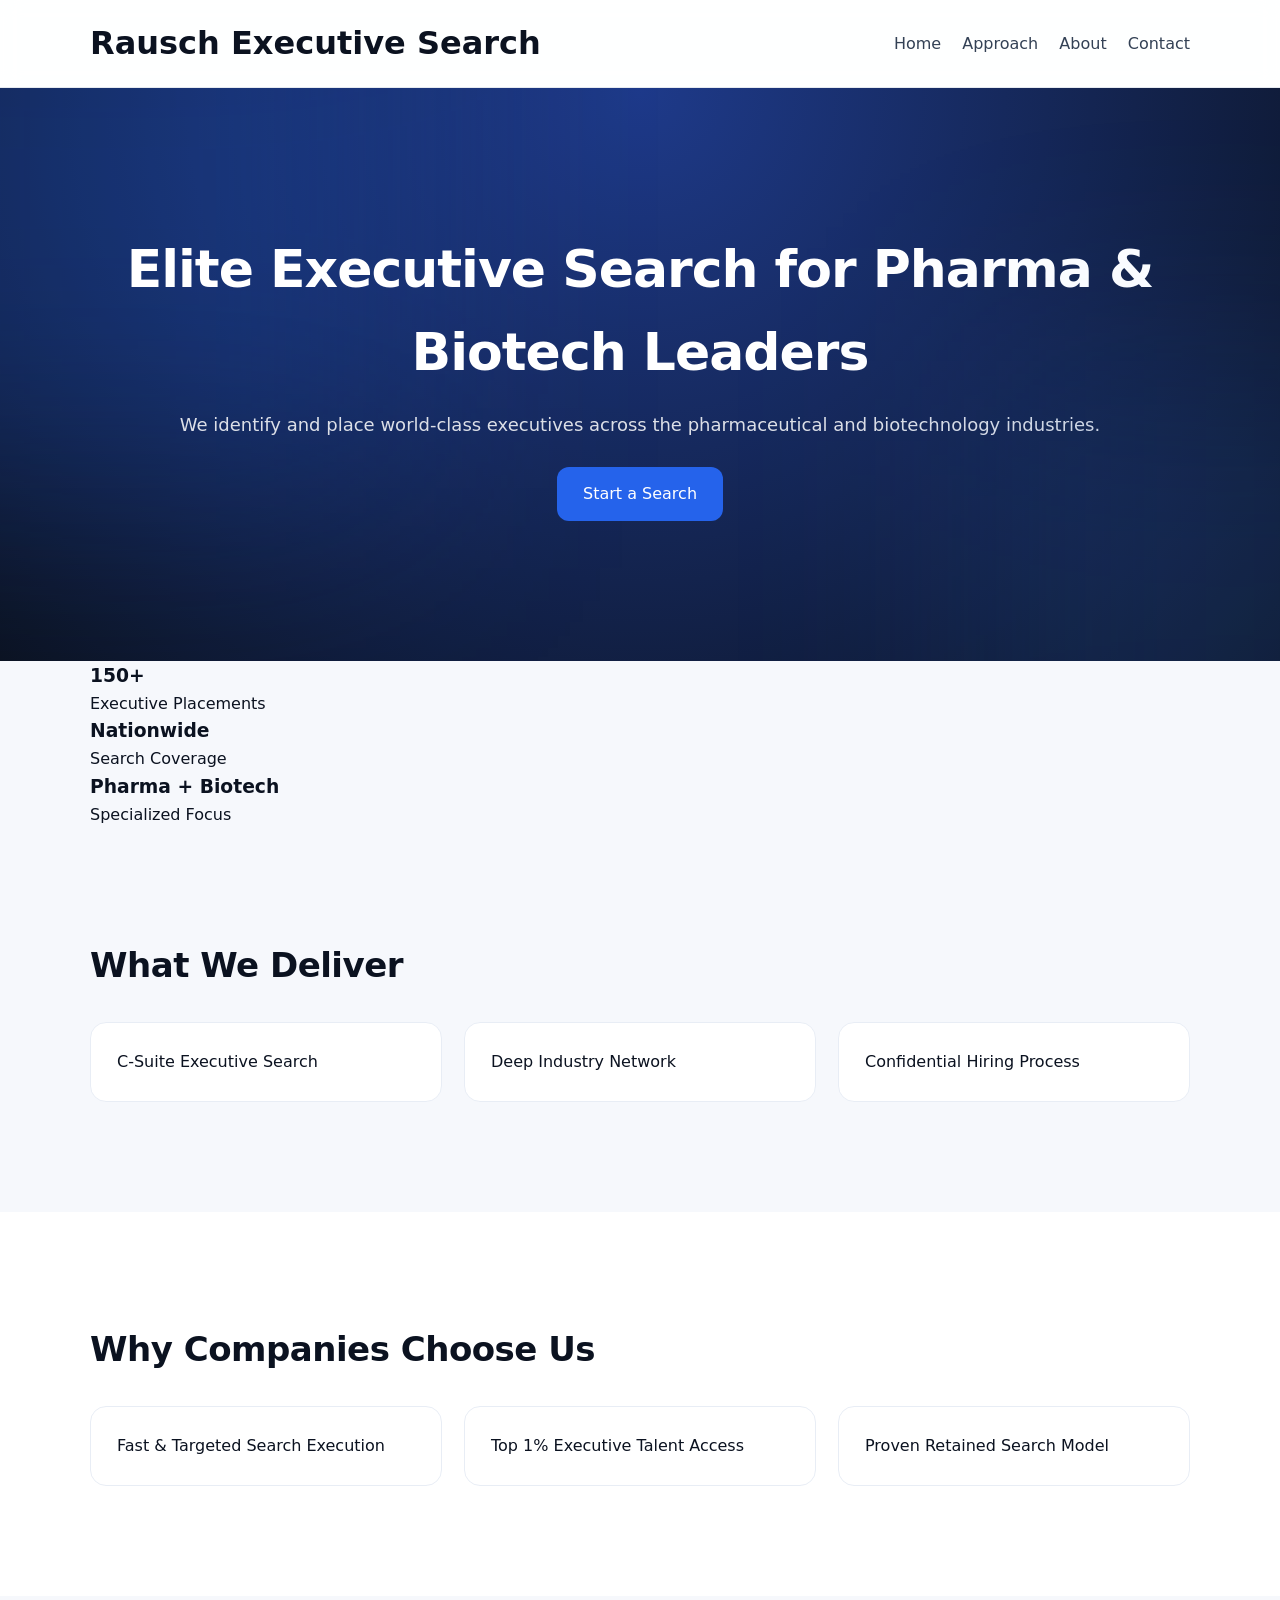
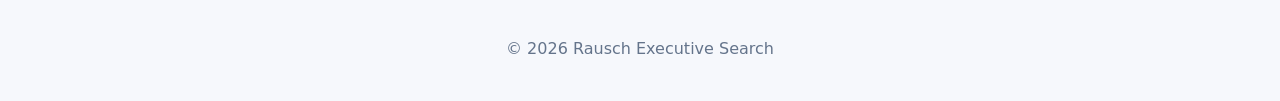
==== index.html @ 0ce6b553 "Revise HTML structure and content for clarity Updated the description meta tag and modified various " ====
<!DOCTYPE html>
<html lang="en">
<head>
<meta charset="UTF-8">
<meta name="viewport" content="width=device-width, initial-scale=1.0">
<title>Rausch Executive Search</title>
<meta name="description" content="Executive search firm specializing in pharmaceutical and biotechnology leadership placements.">
<link rel="stylesheet" href="style.css">
</head>

<body>

<header>
  <div class="container nav">
    <h1 class="logo">Rausch Executive Search</h1>
    <nav>
      <a href="index.html">Home</a>
      <a href="approach.html">Approach</a>
      <a href="about.html">About</a>
      <a href="contact.html">Contact</a>
    </nav>
  </div>
</header>

<section class="hero">
  <div class="container">
    
    <h2 class="typing">Elite Executive Search for Pharma & Biotech Leaders</h2>
    
    <p>We identify and place world-class executives across the pharmaceutical and biotechnology industries.</p>
    
    <a class="btn" href="contact.html">Start a Search</a>

  </div>
</section>

<section class="stats">
  <div class="container stat-grid">
    <div class="stat">
      <h3>150+</h3>
      <p>Executive Placements</p>
    </div>
    <div class="stat">
      <h3>Nationwide</h3>
      <p>Search Coverage</p>
    </div>
    <div class="stat">
      <h3>Pharma + Biotech</h3>
      <p>Specialized Focus</p>
    </div>
  </div>
</section>

<section class="section">
  <div class="container">
    <h2>What We Deliver</h2>

    <div class="grid">
      <div class="card">C-Suite Executive Search</div>
      <div class="card">Deep Industry Network</div>
      <div class="card">Confidential Hiring Process</div>
    </div>

  </div>
</section>

<section class="section light">
  <div class="container">
    <h2>Why Companies Choose Us</h2>

    <div class="grid">
      <div class="card">Fast & Targeted Search Execution</div>
      <div class="card">Top 1% Executive Talent Access</div>
      <div class="card">Proven Retained Search Model</div>
    </div>

  </div>
</section>

<footer>
  <p>© 2026 Rausch Executive Search</p>
</footer>

</body>
</html>
---- style.css ----
* {
  margin: 0;
  padding: 0;
  box-sizing: border-box;
}

html {
  scroll-behavior: smooth;
}

body {
  font-family: system-ui, -apple-system, Segoe UI, Roboto, Arial, sans-serif;
  background: #f6f8fc;
  color: #0b1220;
  line-height: 1.6;
}

/* CONTAINER */
.container {
  width: 92%;
  max-width: 1100px;
  margin: auto;
}

/* NAV */
header {
  position: sticky;
  top: 0;
  background: rgba(255,255,255,0.9);
  backdrop-filter: blur(10px);
  border-bottom: 1px solid #e6eaf0;
  z-index: 1000;
}

.nav {
  display: flex;
  justify-content: space-between;
  align-items: center;
  padding: 18px 0;
}

nav a {
  margin-left: 16px;
  text-decoration: none;
  color: #334155;
  font-weight: 500;
  transition: 0.2s;
}

nav a:hover {
  color: #2563eb;
}

/* HERO (PREMIUM LOOK) */
.hero {
  position: relative;
  overflow: hidden;
  background: radial-gradient(circle at top, #1e3a8a, #0b1220);
  color: white;
  text-align: center;
  padding: 140px 20px;
}

.hero::before {
  content: "";
  position: absolute;
  width: 600px;
  height: 600px;
  background: rgba(37,99,235,0.25);
  filter: blur(120px);
  top: -200px;
  left: -200px;
}

.hero::after {
  content: "";
  position: absolute;
  width: 500px;
  height: 500px;
  background: rgba(59,130,246,0.15);
  filter: blur(120px);
  bottom: -200px;
  right: -200px;
}

.hero h2 {
  font-size: 52px;
  letter-spacing: -1px;
  animation: fadeUp 0.8s ease;
  position: relative;
}

.hero p {
  margin-top: 16px;
  font-size: 18px;
  opacity: 0.85;
  animation: fadeUp 1s ease;
  position: relative;
}

.btn {
  display: inline-block;
  margin-top: 28px;
  padding: 14px 26px;
  background: #2563eb;
  color: white;
  text-decoration: none;
  border-radius: 12px;
  transition: 0.25s;
  position: relative;
}

.btn:hover {
  transform: translateY(-4px);
  background: #1d4ed8;
}

/* SECTIONS */
.section {
  padding: 110px 0;
}

.light {
  background: white;
}

/* TITLES */
.section h2 {
  font-size: 34px;
  margin-bottom: 30px;
  letter-spacing: -0.5px;
}

/* GRID */
.grid {
  display: grid;
  grid-template-columns: repeat(3, 1fr);
  gap: 22px;
}

/* CARDS (PREMIUM) */
.card {
  background: white;
  padding: 26px;
  border-radius: 16px;
  border: 1px solid #e8edf5;
  transition: 0.3s;
  opacity: 0;
  transform: translateY(20px);
  animation: fadeUp 0.8s ease forwards;
}

.card:hover {
  transform: translateY(-8px);
  box-shadow: 0 20px 40px rgba(0,0,0,0.08);
}

/* STEPS */
.steps .step {
  margin-bottom: 16px;
  padding: 20px;
  border-left: 5px solid #2563eb;
  background: white;
  border-radius: 12px;
  transition: 0.2s;
}

.steps .step:hover {
  transform: translateX(5px);
}

/* FORM */
.form {
  display: flex;
  flex-direction: column;
  gap: 14px;
  margin-top: 20px;
}

.form input,
.form textarea {
  padding: 14px;
  border: 1px solid #d9e0ea;
  border-radius: 10px;
  background: white;
  font-size: 14px;
}

.form button {
  padding: 14px;
  background: #2563eb;
  color: white;
  border: none;
  border-radius: 10px;
  cursor: pointer;
  transition: 0.2s;
}

.form button:hover {
  background: #1d4ed8;
  transform: translateY(-2px);
}

/* FOOTER */
footer {
  text-align: center;
  padding: 40px;
  color: #64748b;
}

/* ANIMATIONS */
@keyframes fadeUp {
  from {
    opacity: 0;
    transform: translateY(25px);
  }
  to {
    opacity: 1;
    transform: translateY(0);
  }
}

/* SCROLL REVEAL (simple effect) */
.section {
  opacity: 0;
  transform: translateY(30px);
  animation: fadeUp 0.8s ease forwards;
}

/* MOBILE */
@media (max-width: 768px) {
  .grid {
    grid-template-columns: 1fr;
  }

  .hero h2 {
    font-size: 34px;
  }

  .nav {
    flex-direction: column;
    gap: 10px;
  }
}
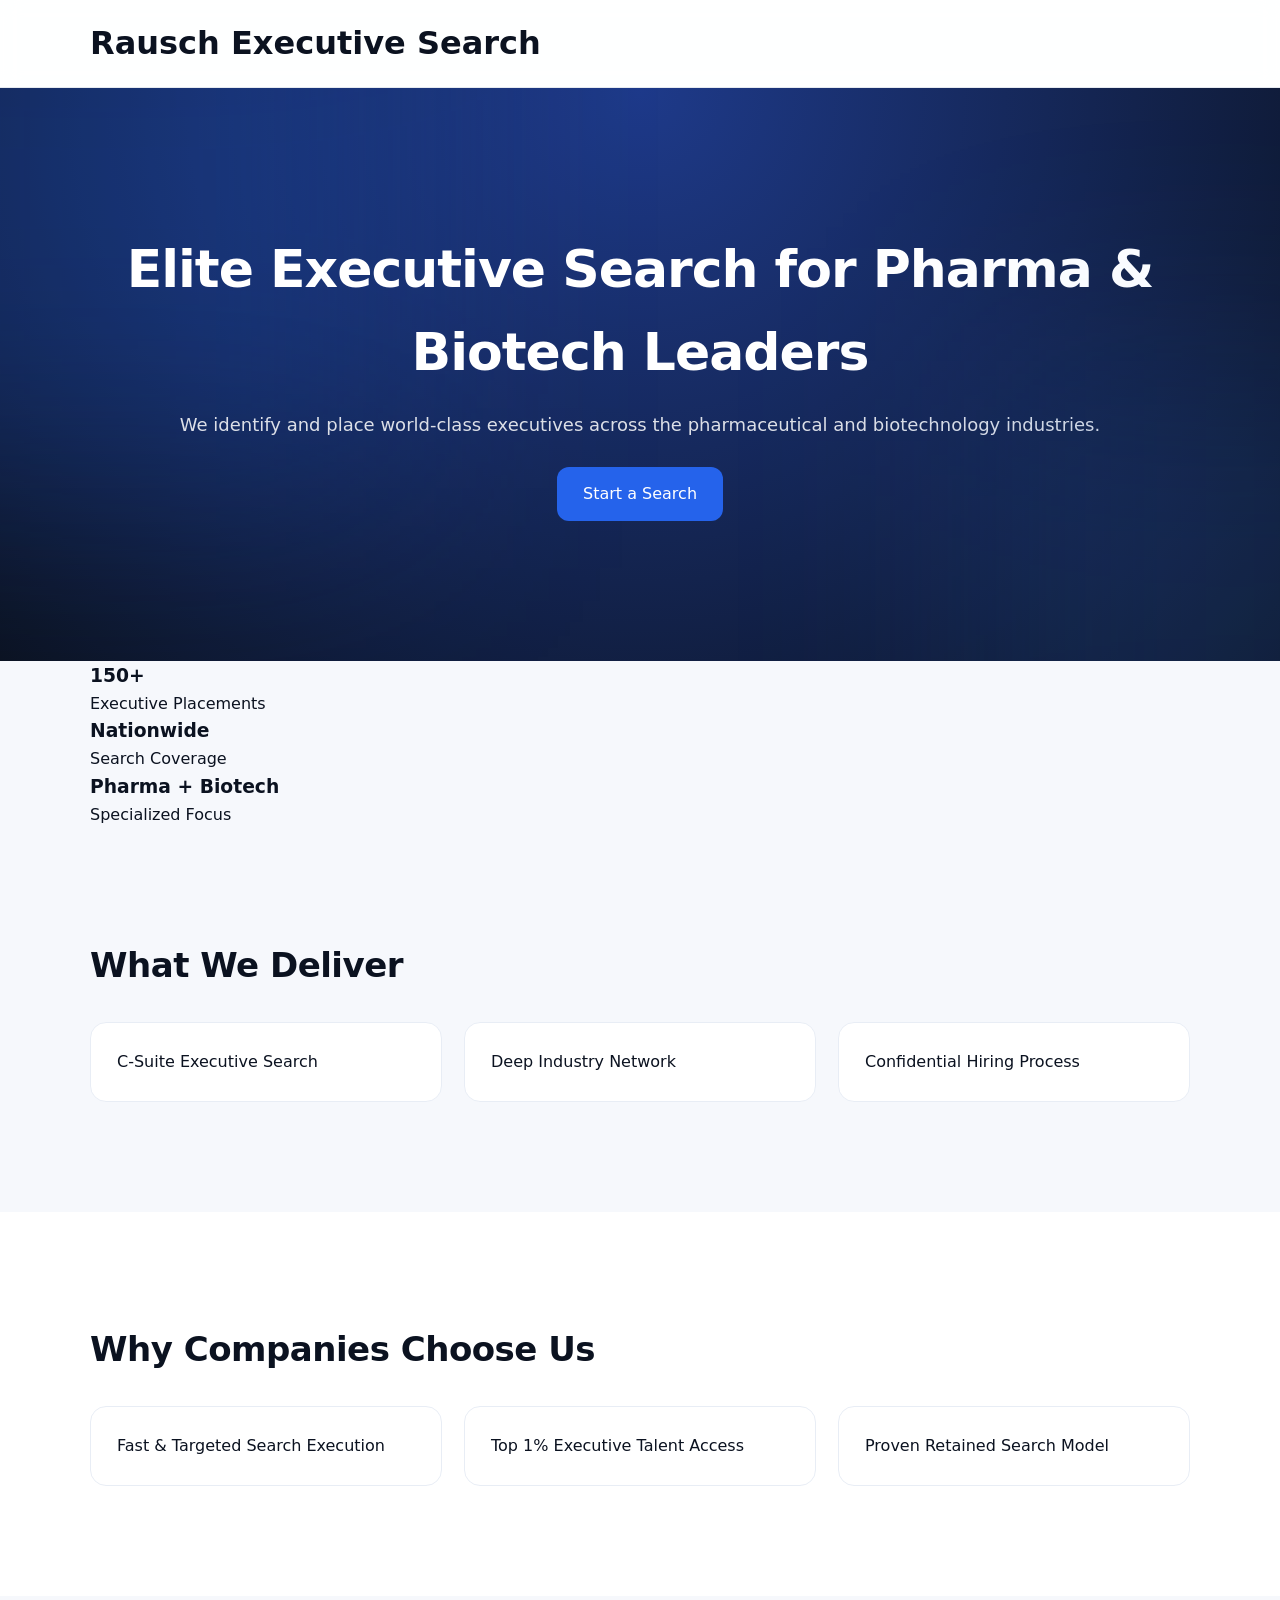
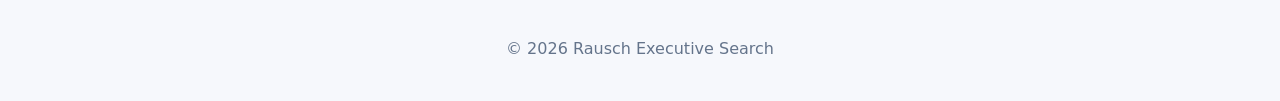
==== commit 31be136b: "Enhance meta description and add statistics sections Updated the meta description for better SEO and" ====
--- a/index.html
+++ b/index.html
@@ -4,7 +4,7 @@
 <meta charset="UTF-8">
 <meta name="viewport" content="width=device-width, initial-scale=1.0">
 <title>Rausch Executive Search</title>
-<meta name="description" content="Executive search firm specializing in pharmaceutical and biotechnology leadership placements.">
+<meta name="description" content="Executive search firm specializing in pharmaceutical and biotechnology leadership placements across the United States.">
 <link rel="stylesheet" href="style.css">
 </head>
 
@@ -13,12 +13,6 @@
 <header>
   <div class="container nav">
     <h1 class="logo">Rausch Executive Search</h1>
-    <nav>
-      <a href="index.html">Home</a>
-      <a href="approach.html">Approach</a>
-      <a href="about.html">About</a>
-      <a href="contact.html">Contact</a>
-    </nav>
   </div>
 </header>
 
@@ -40,10 +34,12 @@
       <h3>150+</h3>
       <p>Executive Placements</p>
     </div>
+
     <div class="stat">
       <h3>Nationwide</h3>
       <p>Search Coverage</p>
     </div>
+
     <div class="stat">
       <h3>Pharma + Biotech</h3>
       <p>Specialized Focus</p>
--- a/style.css
+++ b/style.css
@@ -240,5 +240,51 @@
   .nav {
     flex-direction: column;
     gap: 10px;
-  }
-}
+    .logo {
+  font-weight: 700;
+  letter-spacing: -0.5px;
+}
+
+/* STATS SECTION */
+.stats {
+  background: #0b1220;
+  color: white;
+  padding: 70px 0;
+}
+
+.stat-grid {
+  display: grid;
+  grid-template-columns: repeat(3, 1fr);
+  gap: 20px;
+  text-align: center;
+}
+
+.stat h3 {
+  font-size: 32px;
+  color: #60a5fa;
+}
+
+.stat p {
+  opacity: 0.8;
+}
+
+/* TYPING EFFECT (simple modern feel) */
+.typing {
+  overflow: hidden;
+  border-right: 2px solid white;
+  white-space: nowrap;
+  animation: typing 3s steps(40, end), blink 0.8s infinite;
+  width: fit-content;
+  margin: 0 auto;
+}
+
+@keyframes typing {
+  from { width: 0 }
+  to { width: 100% }
+}
+
+@keyframes blink {
+  50% { border-color: transparent }
+}
+  }
+}
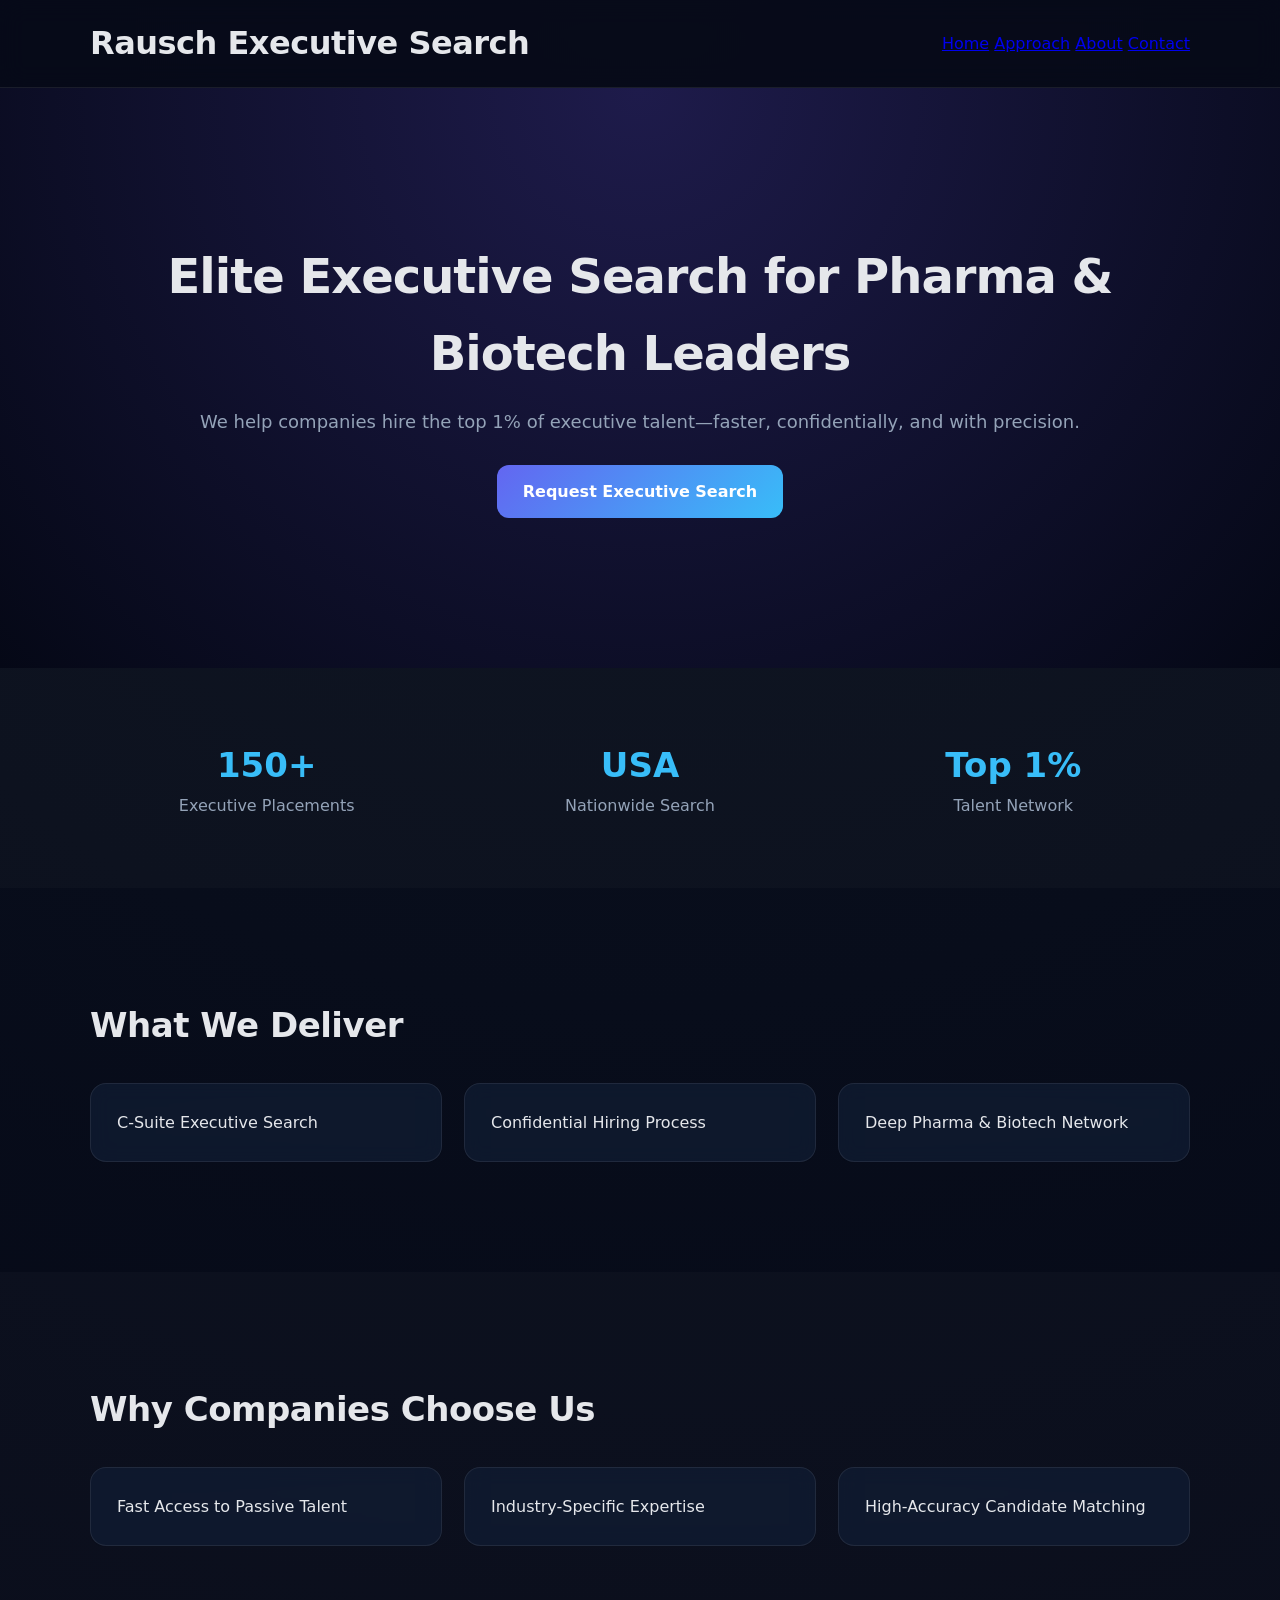
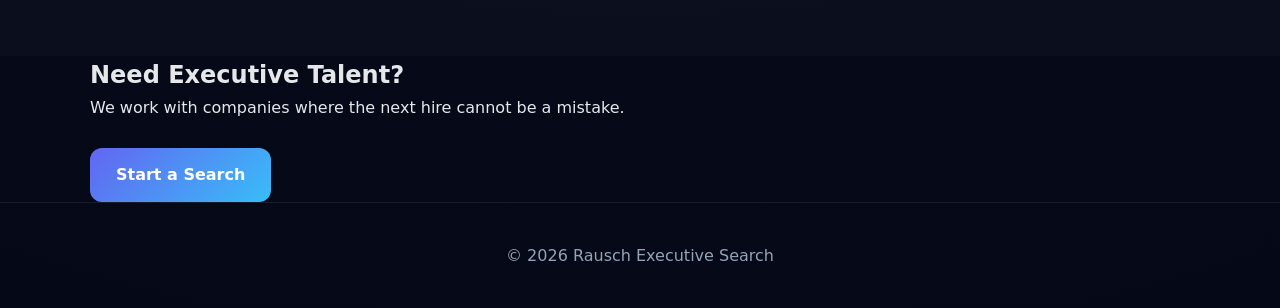
==== commit b82d9a03: "Update index.html" ====
--- a/index.html
+++ b/index.html
@@ -1,11 +1,10 @@
 <!DOCTYPE html>
 <html lang="en">
 <head>
-<meta charset="UTF-8">
-<meta name="viewport" content="width=device-width, initial-scale=1.0">
+<meta charset="UTF-8" />
+<meta name="viewport" content="width=device-width, initial-scale=1.0" />
 <title>Rausch Executive Search</title>
-<meta name="description" content="Executive search firm specializing in pharmaceutical and biotechnology leadership placements across the United States.">
-<link rel="stylesheet" href="style.css">
+<link rel="stylesheet" href="style.css" />
 </head>
 
 <body>
@@ -13,18 +12,21 @@
 <header>
   <div class="container nav">
     <h1 class="logo">Rausch Executive Search</h1>
+
+    <nav class="nav-links">
+      <a href="index.html">Home</a>
+      <a href="approach.html">Approach</a>
+      <a href="about.html">About</a>
+      <a href="contact.html">Contact</a>
+    </nav>
   </div>
 </header>
 
 <section class="hero">
   <div class="container">
-    
-    <h2 class="typing">Elite Executive Search for Pharma & Biotech Leaders</h2>
-    
-    <p>We identify and place world-class executives across the pharmaceutical and biotechnology industries.</p>
-    
-    <a class="btn" href="contact.html">Start a Search</a>
-
+    <h2>Elite Executive Search for Pharma & Biotech Leaders</h2>
+    <p>We help companies hire the top 1% of executive talent—faster, confidentially, and with precision.</p>
+    <a class="btn" href="contact.html">Request Executive Search</a>
   </div>
 </section>
 
@@ -36,13 +38,13 @@
     </div>
 
     <div class="stat">
-      <h3>Nationwide</h3>
-      <p>Search Coverage</p>
+      <h3>USA</h3>
+      <p>Nationwide Search</p>
     </div>
 
     <div class="stat">
-      <h3>Pharma + Biotech</h3>
-      <p>Specialized Focus</p>
+      <h3>Top 1%</h3>
+      <p>Talent Network</p>
     </div>
   </div>
 </section>
@@ -53,10 +55,9 @@
 
     <div class="grid">
       <div class="card">C-Suite Executive Search</div>
-      <div class="card">Deep Industry Network</div>
       <div class="card">Confidential Hiring Process</div>
+      <div class="card">Deep Pharma & Biotech Network</div>
     </div>
-
   </div>
 </section>
 
@@ -65,11 +66,18 @@
     <h2>Why Companies Choose Us</h2>
 
     <div class="grid">
-      <div class="card">Fast & Targeted Search Execution</div>
-      <div class="card">Top 1% Executive Talent Access</div>
-      <div class="card">Proven Retained Search Model</div>
+      <div class="card">Fast Access to Passive Talent</div>
+      <div class="card">Industry-Specific Expertise</div>
+      <div class="card">High-Accuracy Candidate Matching</div>
     </div>
+  </div>
+</section>
 
+<section class="cta">
+  <div class="container">
+    <h2>Need Executive Talent?</h2>
+    <p>We work with companies where the next hire cannot be a mistake.</p>
+    <a class="btn" href="contact.html">Start a Search</a>
   </div>
 </section>
 
--- a/style.css
+++ b/style.css
@@ -1,3 +1,16 @@
+
+:root {
+  --bg: #050816;
+  --surface: #0b1220;
+  --card: rgba(17, 28, 51, 0.75);
+  --text: #e5e7eb;
+  --muted: #94a3b8;
+  --primary: #6366f1;
+  --accent: #38bdf8;
+  --border: rgba(255,255,255,0.08);
+}
+
+/* RESET */
 * {
   margin: 0;
   padding: 0;
@@ -8,10 +21,11 @@
   scroll-behavior: smooth;
 }
 
+/* BODY */
 body {
   font-family: system-ui, -apple-system, Segoe UI, Roboto, Arial, sans-serif;
-  background: #f6f8fc;
-  color: #0b1220;
+  background: radial-gradient(circle at top, #0b1220, #050816);
+  color: var(--text);
   line-height: 1.6;
 }
 
@@ -22,13 +36,13 @@
   margin: auto;
 }
 
-/* NAV */
+/* HEADER */
 header {
   position: sticky;
   top: 0;
-  background: rgba(255,255,255,0.9);
-  backdrop-filter: blur(10px);
-  border-bottom: 1px solid #e6eaf0;
+  background: rgba(5, 8, 22, 0.6);
+  backdrop-filter: blur(12px);
+  border-bottom: 1px solid var(--border);
   z-index: 1000;
 }
 
@@ -39,80 +53,48 @@
   padding: 18px 0;
 }
 
-nav a {
-  margin-left: 16px;
-  text-decoration: none;
-  color: #334155;
-  font-weight: 500;
-  transition: 0.2s;
-}
-
-nav a:hover {
-  color: #2563eb;
-}
-
-/* HERO (PREMIUM LOOK) */
+.logo {
+  font-weight: 700;
+  letter-spacing: -0.5px;
+  color: var(--text);
+}
+
+/* HERO */
 .hero {
+  text-align: center;
+  padding: 150px 20px;
+  background: radial-gradient(circle at top, #1e1b4b, #050816);
   position: relative;
   overflow: hidden;
-  background: radial-gradient(circle at top, #1e3a8a, #0b1220);
-  color: white;
-  text-align: center;
-  padding: 140px 20px;
-}
-
-.hero::before {
-  content: "";
-  position: absolute;
-  width: 600px;
-  height: 600px;
-  background: rgba(37,99,235,0.25);
-  filter: blur(120px);
-  top: -200px;
-  left: -200px;
-}
-
-.hero::after {
-  content: "";
-  position: absolute;
-  width: 500px;
-  height: 500px;
-  background: rgba(59,130,246,0.15);
-  filter: blur(120px);
-  bottom: -200px;
-  right: -200px;
 }
 
 .hero h2 {
-  font-size: 52px;
+  font-size: 48px;
   letter-spacing: -1px;
-  animation: fadeUp 0.8s ease;
-  position: relative;
+  margin-bottom: 16px;
 }
 
 .hero p {
-  margin-top: 16px;
+  color: var(--muted);
   font-size: 18px;
-  opacity: 0.85;
-  animation: fadeUp 1s ease;
-  position: relative;
-}
-
+}
+
+/* BUTTON */
 .btn {
   display: inline-block;
   margin-top: 28px;
   padding: 14px 26px;
-  background: #2563eb;
+  background: linear-gradient(135deg, var(--primary), var(--accent));
   color: white;
   text-decoration: none;
   border-radius: 12px;
   transition: 0.25s;
-  position: relative;
+  font-weight: 600;
 }
 
 .btn:hover {
   transform: translateY(-4px);
-  background: #1d4ed8;
+  filter: brightness(1.1);
 }
 
 /* SECTIONS */
@@ -120,8 +102,9 @@
   padding: 110px 0;
 }
 
+/* LIGHT SECTION */
 .light {
-  background: white;
+  background: rgba(255,255,255,0.02);
 }
 
 /* TITLES */
@@ -138,35 +121,42 @@
   gap: 22px;
 }
 
-/* CARDS (PREMIUM) */
+/* CARDS */
 .card {
-  background: white;
+  background: var(--card);
+  border: 1px solid var(--border);
   padding: 26px;
   border-radius: 16px;
-  border: 1px solid #e8edf5;
+  backdrop-filter: blur(10px);
   transition: 0.3s;
-  opacity: 0;
-  transform: translateY(20px);
-  animation: fadeUp 0.8s ease forwards;
 }
 
 .card:hover {
   transform: translateY(-8px);
-  box-shadow: 0 20px 40px rgba(0,0,0,0.08);
-}
-
-/* STEPS */
-.steps .step {
-  margin-bottom: 16px;
-  padding: 20px;
-  border-left: 5px solid #2563eb;
-  background: white;
-  border-radius: 12px;
-  transition: 0.2s;
-}
-
-.steps .step:hover {
-  transform: translateX(5px);
+  border-color: var(--accent);
+  box-shadow: 0 20px 40px rgba(0,0,0,0.4);
+}
+
+/* STATS */
+.stats {
+  background: rgba(255,255,255,0.02);
+  padding: 70px 0;
+}
+
+.stat-grid {
+  display: grid;
+  grid-template-columns: repeat(3, 1fr);
+  text-align: center;
+  gap: 20px;
+}
+
+.stat h3 {
+  font-size: 34px;
+  color: var(--accent);
+}
+
+.stat p {
+  color: var(--muted);
 }
 
 /* FORM */
@@ -174,57 +164,32 @@
   display: flex;
   flex-direction: column;
   gap: 14px;
-  margin-top: 20px;
 }
 
 .form input,
 .form textarea {
   padding: 14px;
-  border: 1px solid #d9e0ea;
   border-radius: 10px;
-  background: white;
-  font-size: 14px;
+  border: 1px solid var(--border);
+  background: rgba(255,255,255,0.03);
+  color: var(--text);
 }
 
 .form button {
   padding: 14px;
-  background: #2563eb;
-  color: white;
   border: none;
   border-radius: 10px;
+  background: linear-gradient(135deg, var(--primary), var(--accent));
+  color: white;
   cursor: pointer;
-  transition: 0.2s;
-}
-
-.form button:hover {
-  background: #1d4ed8;
-  transform: translateY(-2px);
 }
 
 /* FOOTER */
 footer {
   text-align: center;
   padding: 40px;
-  color: #64748b;
-}
-
-/* ANIMATIONS */
-@keyframes fadeUp {
-  from {
-    opacity: 0;
-    transform: translateY(25px);
-  }
-  to {
-    opacity: 1;
-    transform: translateY(0);
-  }
-}
-
-/* SCROLL REVEAL (simple effect) */
-.section {
-  opacity: 0;
-  transform: translateY(30px);
-  animation: fadeUp 0.8s ease forwards;
+  color: var(--muted);
+  border-top: 1px solid var(--border);
 }
 
 /* MOBILE */
@@ -234,57 +199,11 @@
   }
 
   .hero h2 {
-    font-size: 34px;
+    font-size: 32px;
   }
 
-  .nav {
-    flex-direction: column;
-    gap: 10px;
-    .logo {
-  font-weight: 700;
-  letter-spacing: -0.5px;
-}
-
-/* STATS SECTION */
-.stats {
-  background: #0b1220;
-  color: white;
-  padding: 70px 0;
-}
-
-.stat-grid {
-  display: grid;
-  grid-template-columns: repeat(3, 1fr);
-  gap: 20px;
-  text-align: center;
-}
-
-.stat h3 {
-  font-size: 32px;
-  color: #60a5fa;
-}
-
-.stat p {
-  opacity: 0.8;
-}
-
-/* TYPING EFFECT (simple modern feel) */
-.typing {
-  overflow: hidden;
-  border-right: 2px solid white;
-  white-space: nowrap;
-  animation: typing 3s steps(40, end), blink 0.8s infinite;
-  width: fit-content;
-  margin: 0 auto;
-}
-
-@keyframes typing {
-  from { width: 0 }
-  to { width: 100% }
-}
-
-@keyframes blink {
-  50% { border-color: transparent }
-}
+  .stat-grid {
+    grid-template-columns: 1fr;
   }
 }
+
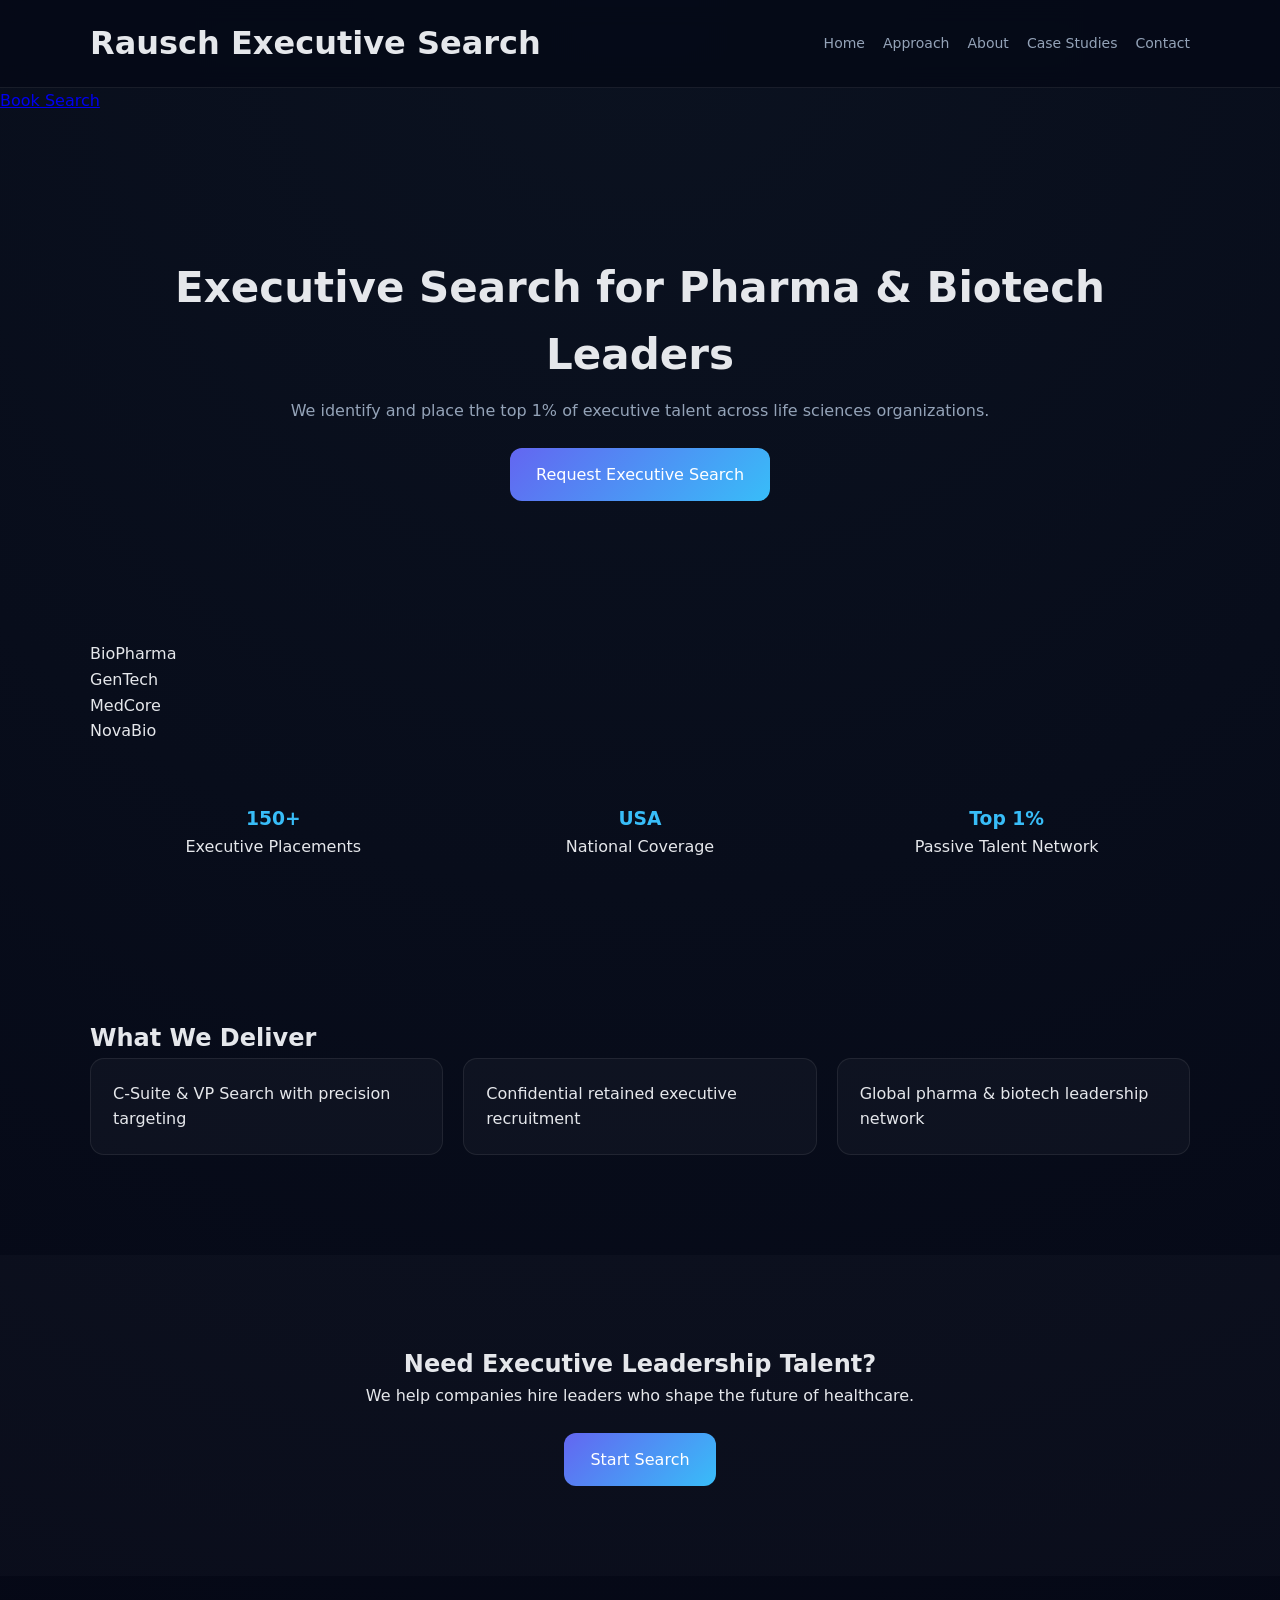
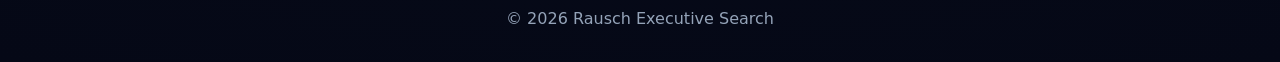
==== commit b339a31c: "Update content and structure in index.html" ====
--- a/index.html
+++ b/index.html
@@ -17,67 +17,65 @@
       <a href="index.html">Home</a>
       <a href="approach.html">Approach</a>
       <a href="about.html">About</a>
+      <a href="case-studies.html">Case Studies</a>
       <a href="contact.html">Contact</a>
     </nav>
   </div>
 </header>
 
-<section class="hero">
+<a class="floating-btn" href="contact.html">Book Search</a>
+
+<section class="hero reveal">
   <div class="container">
-    <h2>Elite Executive Search for Pharma & Biotech Leaders</h2>
-    <p>We help companies hire the top 1% of executive talent—faster, confidentially, and with precision.</p>
+    <h2>Executive Search for Pharma & Biotech Leaders</h2>
+    <p>We identify and place the top 1% of executive talent across life sciences organizations.</p>
     <a class="btn" href="contact.html">Request Executive Search</a>
   </div>
 </section>
 
-<section class="stats">
+<section class="logos reveal">
+  <div class="container logo-strip">
+    <div>BioPharma</div>
+    <div>GenTech</div>
+    <div>MedCore</div>
+    <div>NovaBio</div>
+  </div>
+</section>
+
+<section class="stats reveal">
   <div class="container stat-grid">
     <div class="stat">
       <h3>150+</h3>
       <p>Executive Placements</p>
     </div>
-
     <div class="stat">
       <h3>USA</h3>
-      <p>Nationwide Search</p>
+      <p>National Coverage</p>
     </div>
-
     <div class="stat">
       <h3>Top 1%</h3>
-      <p>Talent Network</p>
+      <p>Passive Talent Network</p>
     </div>
   </div>
 </section>
 
-<section class="section">
+<section class="section reveal">
   <div class="container">
     <h2>What We Deliver</h2>
 
     <div class="grid">
-      <div class="card">C-Suite Executive Search</div>
-      <div class="card">Confidential Hiring Process</div>
-      <div class="card">Deep Pharma & Biotech Network</div>
+      <div class="card">C-Suite & VP Search with precision targeting</div>
+      <div class="card">Confidential retained executive recruitment</div>
+      <div class="card">Global pharma & biotech leadership network</div>
     </div>
   </div>
 </section>
 
-<section class="section light">
+<section class="cta reveal">
   <div class="container">
-    <h2>Why Companies Choose Us</h2>
-
-    <div class="grid">
-      <div class="card">Fast Access to Passive Talent</div>
-      <div class="card">Industry-Specific Expertise</div>
-      <div class="card">High-Accuracy Candidate Matching</div>
-    </div>
-  </div>
-</section>
-
-<section class="cta">
-  <div class="container">
-    <h2>Need Executive Talent?</h2>
-    <p>We work with companies where the next hire cannot be a mistake.</p>
-    <a class="btn" href="contact.html">Start a Search</a>
+    <h2>Need Executive Leadership Talent?</h2>
+    <p>We help companies hire leaders who shape the future of healthcare.</p>
+    <a class="btn" href="contact.html">Start Search</a>
   </div>
 </section>
 
@@ -85,5 +83,17 @@
   <p>© 2026 Rausch Executive Search</p>
 </footer>
 
+<script>
+const observer = new IntersectionObserver(entries => {
+  entries.forEach(entry => {
+    if(entry.isIntersecting){
+      entry.target.classList.add("show");
+    }
+  });
+});
+
+document.querySelectorAll(".reveal").forEach(el => observer.observe(el));
+</script>
+
 </body>
 </html>
--- a/style.css
+++ b/style.css
@@ -1,8 +1,6 @@
 
 :root {
   --bg: #050816;
-  --surface: #0b1220;
-  --card: rgba(17, 28, 51, 0.75);
   --text: #e5e7eb;
   --muted: #94a3b8;
   --primary: #6366f1;
@@ -10,200 +8,175 @@
   --border: rgba(255,255,255,0.08);
 }
 
-/* RESET */
 * {
   margin: 0;
   padding: 0;
   box-sizing: border-box;
 }
 
-html {
-  scroll-behavior: smooth;
-}
-
-/* BODY */
 body {
-  font-family: system-ui, -apple-system, Segoe UI, Roboto, Arial, sans-serif;
+  font-family: system-ui, Arial;
   background: radial-gradient(circle at top, #0b1220, #050816);
   color: var(--text);
   line-height: 1.6;
 }
 
-/* CONTAINER */
 .container {
   width: 92%;
   max-width: 1100px;
   margin: auto;
 }
 
-/* HEADER */
+/* NAV */
 header {
   position: sticky;
   top: 0;
-  background: rgba(5, 8, 22, 0.6);
+  background: rgba(5,8,22,0.75);
   backdrop-filter: blur(12px);
   border-bottom: 1px solid var(--border);
-  z-index: 1000;
 }
 
 .nav {
   display: flex;
   justify-content: space-between;
+  padding: 18px 0;
   align-items: center;
-  padding: 18px 0;
 }
 
 .logo {
   font-weight: 700;
-  letter-spacing: -0.5px;
-  color: var(--text);
+}
+
+.nav-links {
+  display: flex;
+  gap: 18px;
+}
+
+.nav-links a {
+  color: var(--muted);
+  text-decoration: none;
+  font-size: 14px;
+}
+
+.nav-links a:hover {
+  color: var(--accent);
 }
 
 /* HERO */
 .hero {
   text-align: center;
-  padding: 150px 20px;
-  background: radial-gradient(circle at top, #1e1b4b, #050816);
-  position: relative;
-  overflow: hidden;
+  padding: 140px 20px;
 }
 
 .hero h2 {
-  font-size: 48px;
-  letter-spacing: -1px;
-  margin-bottom: 16px;
+  font-size: 42px;
 }
 
 .hero p {
   color: var(--muted);
-  font-size: 18px;
+  margin-top: 10px;
 }
 
-/* BUTTON */
 .btn {
   display: inline-block;
-  margin-top: 28px;
+  margin-top: 24px;
   padding: 14px 26px;
   background: linear-gradient(135deg, var(--primary), var(--accent));
   color: white;
+  border-radius: 12px;
   text-decoration: none;
-  border-radius: 12px;
-  transition: 0.25s;
-  font-weight: 600;
-}
-
-.btn:hover {
-  transform: translateY(-4px);
-  filter: brightness(1.1);
 }
 
 /* SECTIONS */
 .section {
-  padding: 110px 0;
+  padding: 100px 0;
 }
 
-/* LIGHT SECTION */
 .light {
   background: rgba(255,255,255,0.02);
-}
-
-/* TITLES */
-.section h2 {
-  font-size: 34px;
-  margin-bottom: 30px;
-  letter-spacing: -0.5px;
 }
 
 /* GRID */
 .grid {
   display: grid;
   grid-template-columns: repeat(3, 1fr);
-  gap: 22px;
+  gap: 20px;
 }
 
 /* CARDS */
 .card {
-  background: var(--card);
+  background: rgba(255,255,255,0.03);
   border: 1px solid var(--border);
-  padding: 26px;
-  border-radius: 16px;
-  backdrop-filter: blur(10px);
-  transition: 0.3s;
+  padding: 22px;
+  border-radius: 14px;
 }
 
-.card:hover {
-  transform: translateY(-8px);
-  border-color: var(--accent);
-  box-shadow: 0 20px 40px rgba(0,0,0,0.4);
+/* STEPS */
+.steps .step {
+  padding: 14px;
+  border-left: 3px solid var(--accent);
+  margin-bottom: 10px;
 }
 
 /* STATS */
 .stats {
-  background: rgba(255,255,255,0.02);
-  padding: 70px 0;
+  padding: 60px 0;
 }
 
 .stat-grid {
   display: grid;
   grid-template-columns: repeat(3, 1fr);
   text-align: center;
-  gap: 20px;
 }
 
 .stat h3 {
-  font-size: 34px;
   color: var(--accent);
 }
 
-.stat p {
-  color: var(--muted);
+/* CTA */
+.cta {
+  text-align: center;
+  padding: 90px 20px;
+  background: rgba(255,255,255,0.02);
 }
 
 /* FORM */
 .form {
   display: flex;
   flex-direction: column;
-  gap: 14px;
+  gap: 12px;
 }
 
-.form input,
-.form textarea {
-  padding: 14px;
-  border-radius: 10px;
+input, textarea {
+  padding: 12px;
+  border-radius: 8px;
   border: 1px solid var(--border);
-  background: rgba(255,255,255,0.03);
-  color: var(--text);
+  background: transparent;
+  color: white;
 }
 
-.form button {
-  padding: 14px;
+button {
+  padding: 12px;
   border: none;
-  border-radius: 10px;
   background: linear-gradient(135deg, var(--primary), var(--accent));
   color: white;
-  cursor: pointer;
+  border-radius: 10px;
 }
 
 /* FOOTER */
 footer {
   text-align: center;
-  padding: 40px;
+  padding: 30px;
   color: var(--muted);
-  border-top: 1px solid var(--border);
 }
 
 /* MOBILE */
 @media (max-width: 768px) {
-  .grid {
+  .grid, .stat-grid {
     grid-template-columns: 1fr;
   }
 
   .hero h2 {
-    font-size: 32px;
-  }
-
-  .stat-grid {
-    grid-template-columns: 1fr;
+    font-size: 28px;
   }
 }
-
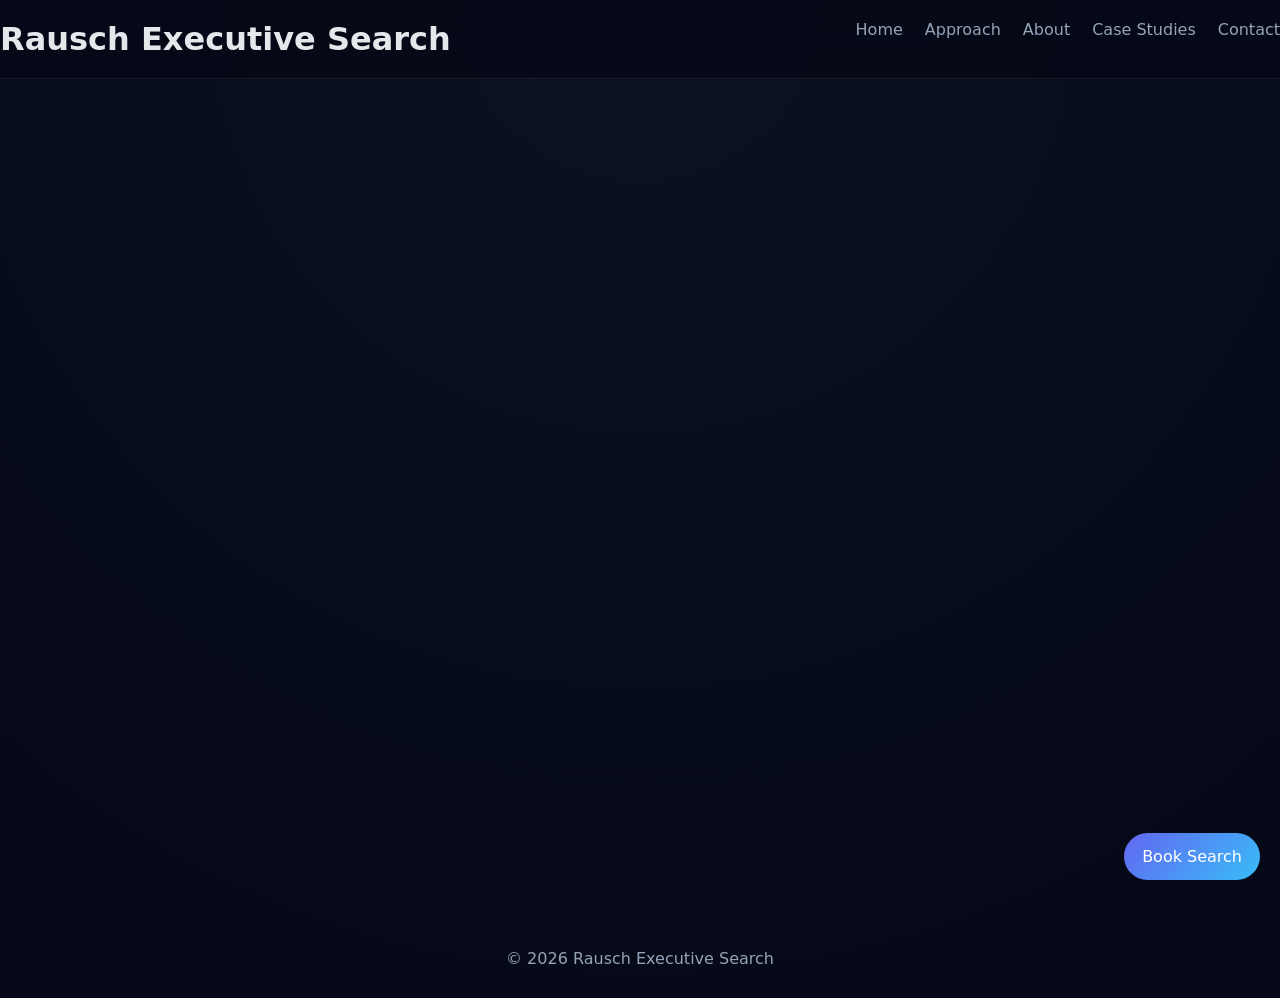
==== commit 6a62623f: "Refactor sections and update content in index.html" ====
--- a/index.html
+++ b/index.html
@@ -33,48 +33,33 @@
   </div>
 </section>
 
-<section class="logos reveal">
-  <div class="container logo-strip">
-    <div>BioPharma</div>
-    <div>GenTech</div>
-    <div>MedCore</div>
-    <div>NovaBio</div>
-  </div>
-</section>
-
-<section class="stats reveal">
-  <div class="container stat-grid">
-    <div class="stat">
-      <h3>150+</h3>
-      <p>Executive Placements</p>
-    </div>
-    <div class="stat">
-      <h3>USA</h3>
-      <p>National Coverage</p>
-    </div>
-    <div class="stat">
-      <h3>Top 1%</h3>
-      <p>Passive Talent Network</p>
-    </div>
-  </div>
-</section>
-
 <section class="section reveal">
   <div class="container">
     <h2>What We Deliver</h2>
 
     <div class="grid">
-      <div class="card">C-Suite & VP Search with precision targeting</div>
-      <div class="card">Confidential retained executive recruitment</div>
-      <div class="card">Global pharma & biotech leadership network</div>
+      <div class="card">
+        <h3>C-Suite Search</h3>
+        <p>CEO, COO, CMO, and VP-level leadership placements for high-growth life science companies.</p>
+      </div>
+
+      <div class="card">
+        <h3>Confidential Hiring</h3>
+        <p>Discreet retained search process protecting both clients and executive candidates.</p>
+      </div>
+
+      <div class="card">
+        <h3>Elite Talent Network</h3>
+        <p>Access to passive executives across pharma, biotech, and clinical development sectors.</p>
+      </div>
     </div>
   </div>
 </section>
 
 <section class="cta reveal">
   <div class="container">
-    <h2>Need Executive Leadership Talent?</h2>
-    <p>We help companies hire leaders who shape the future of healthcare.</p>
+    <h2>Need Executive Leadership?</h2>
+    <p>We help companies secure the right leaders the first time.</p>
     <a class="btn" href="contact.html">Start Search</a>
   </div>
 </section>
@@ -83,17 +68,6 @@
   <p>© 2026 Rausch Executive Search</p>
 </footer>
 
-<script>
-const observer = new IntersectionObserver(entries => {
-  entries.forEach(entry => {
-    if(entry.isIntersecting){
-      entry.target.classList.add("show");
-    }
-  });
-});
-
-document.querySelectorAll(".reveal").forEach(el => observer.observe(el));
-</script>
-
+<script src="script.js"></script>
 </body>
 </html>
--- a/style.css
+++ b/style.css
@@ -18,44 +18,31 @@
   font-family: system-ui, Arial;
   background: radial-gradient(circle at top, #0b1220, #050816);
   color: var(--text);
-  line-height: 1.6;
-}
-
-.container {
-  width: 92%;
-  max-width: 1100px;
-  margin: auto;
 }
 
 /* NAV */
 header {
   position: sticky;
   top: 0;
-  background: rgba(5,8,22,0.75);
-  backdrop-filter: blur(12px);
+  background: rgba(5,8,22,0.8);
+  backdrop-filter: blur(14px);
   border-bottom: 1px solid var(--border);
 }
 
 .nav {
   display: flex;
   justify-content: space-between;
-  padding: 18px 0;
-  align-items: center;
-}
-
-.logo {
-  font-weight: 700;
+  padding: 20px 0;
 }
 
 .nav-links {
   display: flex;
-  gap: 18px;
+  gap: 22px;
 }
 
 .nav-links a {
   color: var(--muted);
   text-decoration: none;
-  font-size: 14px;
 }
 
 .nav-links a:hover {
@@ -68,32 +55,15 @@
   padding: 140px 20px;
 }
 
-.hero h2 {
-  font-size: 42px;
-}
-
-.hero p {
-  color: var(--muted);
-  margin-top: 10px;
-}
-
+/* BUTTON */
 .btn {
   display: inline-block;
-  margin-top: 24px;
+  margin-top: 20px;
   padding: 14px 26px;
   background: linear-gradient(135deg, var(--primary), var(--accent));
+  border-radius: 12px;
   color: white;
-  border-radius: 12px;
   text-decoration: none;
-}
-
-/* SECTIONS */
-.section {
-  padding: 100px 0;
-}
-
-.light {
-  background: rgba(255,255,255,0.02);
 }
 
 /* GRID */
@@ -103,34 +73,25 @@
   gap: 20px;
 }
 
-/* CARDS */
+/* CARD */
 .card {
   background: rgba(255,255,255,0.03);
   border: 1px solid var(--border);
   padding: 22px;
   border-radius: 14px;
+  transition: 0.3s;
 }
 
-/* STEPS */
-.steps .step {
-  padding: 14px;
-  border-left: 3px solid var(--accent);
-  margin-bottom: 10px;
+.card:hover {
+  transform: translateY(-6px);
 }
 
-/* STATS */
-.stats {
-  padding: 60px 0;
-}
-
-.stat-grid {
-  display: grid;
-  grid-template-columns: repeat(3, 1fr);
-  text-align: center;
-}
-
-.stat h3 {
-  color: var(--accent);
+/* LOGOS */
+.logo-strip {
+  display: flex;
+  justify-content: space-around;
+  opacity: 0.6;
+  padding: 30px 0;
 }
 
 /* CTA */
@@ -140,27 +101,29 @@
   background: rgba(255,255,255,0.02);
 }
 
-/* FORM */
-.form {
-  display: flex;
-  flex-direction: column;
-  gap: 12px;
+/* FLOATING BUTTON */
+.floating-btn {
+  position: fixed;
+  bottom: 20px;
+  right: 20px;
+  background: linear-gradient(135deg, var(--primary), var(--accent));
+  padding: 14px 18px;
+  border-radius: 999px;
+  color: white;
+  text-decoration: none;
+  z-index: 999;
 }
 
-input, textarea {
-  padding: 12px;
-  border-radius: 8px;
-  border: 1px solid var(--border);
-  background: transparent;
-  color: white;
+/* REVEAL ANIMATION */
+.reveal {
+  opacity: 0;
+  transform: translateY(20px);
+  transition: 0.6s ease;
 }
 
-button {
-  padding: 12px;
-  border: none;
-  background: linear-gradient(135deg, var(--primary), var(--accent));
-  color: white;
-  border-radius: 10px;
+.reveal.show {
+  opacity: 1;
+  transform: translateY(0);
 }
 
 /* FOOTER */
@@ -171,12 +134,6 @@
 }
 
 /* MOBILE */
-@media (max-width: 768px) {
-  .grid, .stat-grid {
-    grid-template-columns: 1fr;
-  }
-
-  .hero h2 {
-    font-size: 28px;
-  }
+@media(max-width:768px){
+  .grid { grid-template-columns: 1fr; }
 }
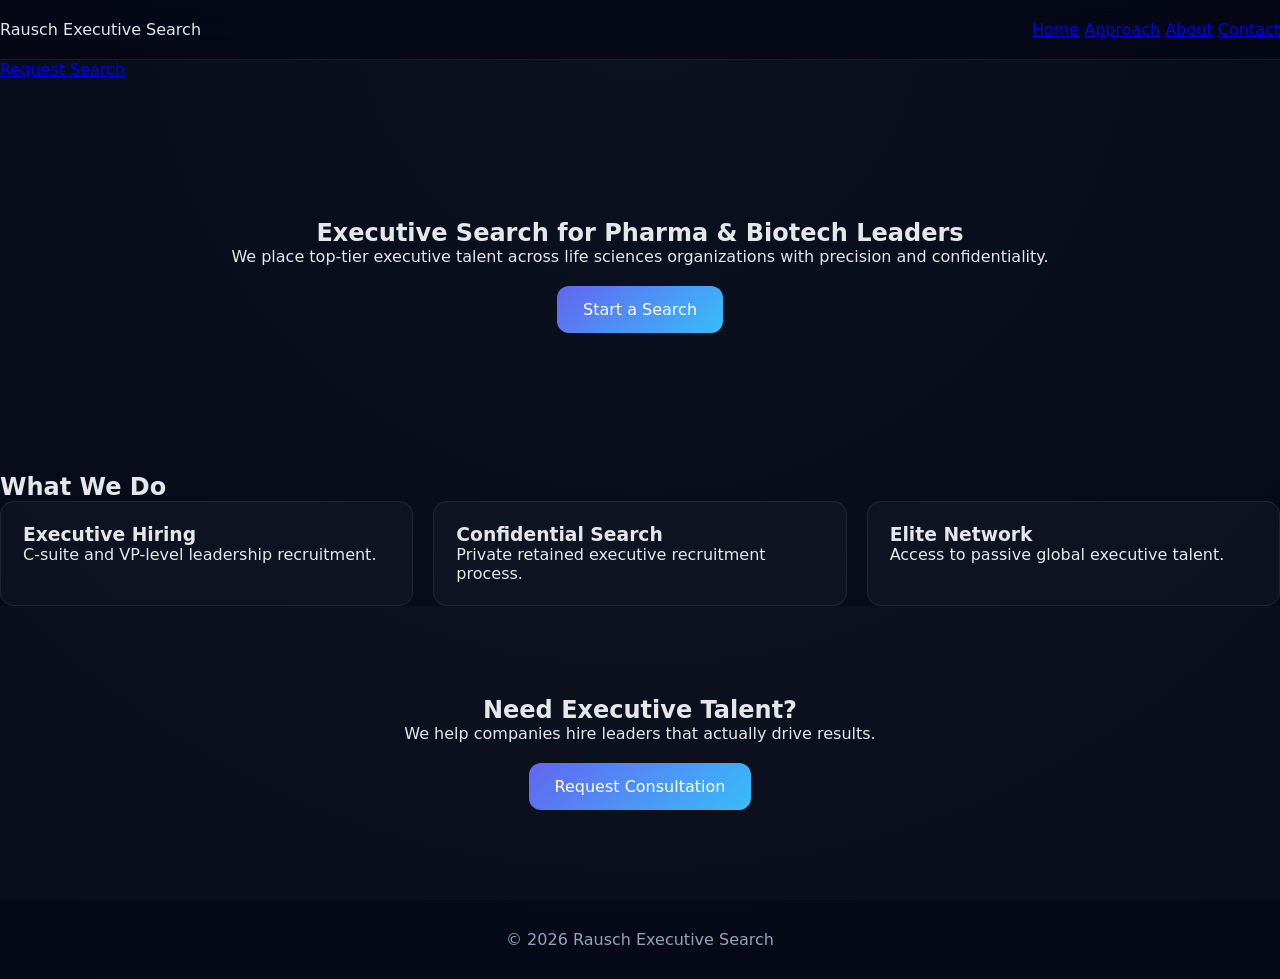
==== commit f832c88a: "Refactor HTML structure and update content" ====
--- a/index.html
+++ b/index.html
@@ -1,67 +1,65 @@
 <!DOCTYPE html>
 <html lang="en">
 <head>
-<meta charset="UTF-8" />
-<meta name="viewport" content="width=device-width, initial-scale=1.0" />
+<meta charset="UTF-8">
+<meta name="viewport" content="width=device-width, initial-scale=1.0">
 <title>Rausch Executive Search</title>
-<link rel="stylesheet" href="style.css" />
+<link rel="stylesheet" href="style.css">
 </head>
 
 <body>
 
 <header>
-  <div class="container nav">
-    <h1 class="logo">Rausch Executive Search</h1>
-
-    <nav class="nav-links">
+  <div class="nav">
+    <div class="logo">Rausch Executive Search</div>
+    <div class="links">
       <a href="index.html">Home</a>
       <a href="approach.html">Approach</a>
       <a href="about.html">About</a>
-      <a href="case-studies.html">Case Studies</a>
       <a href="contact.html">Contact</a>
-    </nav>
+    </div>
   </div>
 </header>
 
-<a class="floating-btn" href="contact.html">Book Search</a>
+<a class="floating" href="contact.html">Request Search</a>
 
-<section class="hero reveal">
-  <div class="container">
-    <h2>Executive Search for Pharma & Biotech Leaders</h2>
-    <p>We identify and place the top 1% of executive talent across life sciences organizations.</p>
-    <a class="btn" href="contact.html">Request Executive Search</a>
+<section class="hero">
+  <div class="hero-inner">
+    <h1>Executive Search for Pharma & Biotech Leaders</h1>
+    <p>We place top-tier executive talent across life sciences organizations with precision and confidentiality.</p>
+    <a class="btn" href="contact.html">Start a Search</a>
   </div>
 </section>
 
-<section class="section reveal">
+<section class="section">
   <div class="container">
-    <h2>What We Deliver</h2>
+
+    <h2 class="center">What We Do</h2>
 
     <div class="grid">
       <div class="card">
-        <h3>C-Suite Search</h3>
-        <p>CEO, COO, CMO, and VP-level leadership placements for high-growth life science companies.</p>
+        <h3>Executive Hiring</h3>
+        <p>C-suite and VP-level leadership recruitment.</p>
       </div>
 
       <div class="card">
-        <h3>Confidential Hiring</h3>
-        <p>Discreet retained search process protecting both clients and executive candidates.</p>
+        <h3>Confidential Search</h3>
+        <p>Private retained executive recruitment process.</p>
       </div>
 
       <div class="card">
-        <h3>Elite Talent Network</h3>
-        <p>Access to passive executives across pharma, biotech, and clinical development sectors.</p>
+        <h3>Elite Network</h3>
+        <p>Access to passive global executive talent.</p>
       </div>
     </div>
+
   </div>
 </section>
 
-<section class="cta reveal">
-  <div class="container">
-    <h2>Need Executive Leadership?</h2>
-    <p>We help companies secure the right leaders the first time.</p>
-    <a class="btn" href="contact.html">Start Search</a>
-  </div>
+<section class="cta">
+  <h2>Need Executive Talent?</h2>
+  <p>We help companies hire leaders that actually drive results.</p>
+  <a class="btn" href="contact.html">Request Consultation</a>
 </section>
 
 <footer>
--- a/style.css
+++ b/style.css
@@ -1,4 +1,3 @@
-
 :root {
   --bg: #050816;
   --text: #e5e7eb;
@@ -24,7 +23,7 @@
 header {
   position: sticky;
   top: 0;
-  background: rgba(5,8,22,0.8);
+  background: rgba(5,8,22,0.85);
   backdrop-filter: blur(14px);
   border-bottom: 1px solid var(--border);
 }
@@ -79,19 +78,6 @@
   border: 1px solid var(--border);
   padding: 22px;
   border-radius: 14px;
-  transition: 0.3s;
-}
-
-.card:hover {
-  transform: translateY(-6px);
-}
-
-/* LOGOS */
-.logo-strip {
-  display: flex;
-  justify-content: space-around;
-  opacity: 0.6;
-  padding: 30px 0;
 }
 
 /* CTA */
@@ -111,10 +97,10 @@
   border-radius: 999px;
   color: white;
   text-decoration: none;
-  z-index: 999;
+  z-index: 9999;
 }
 
-/* REVEAL ANIMATION */
+/* ANIMATION */
 .reveal {
   opacity: 0;
   transform: translateY(20px);
@@ -133,7 +119,6 @@
   color: var(--muted);
 }
 
-/* MOBILE */
 @media(max-width:768px){
   .grid { grid-template-columns: 1fr; }
 }
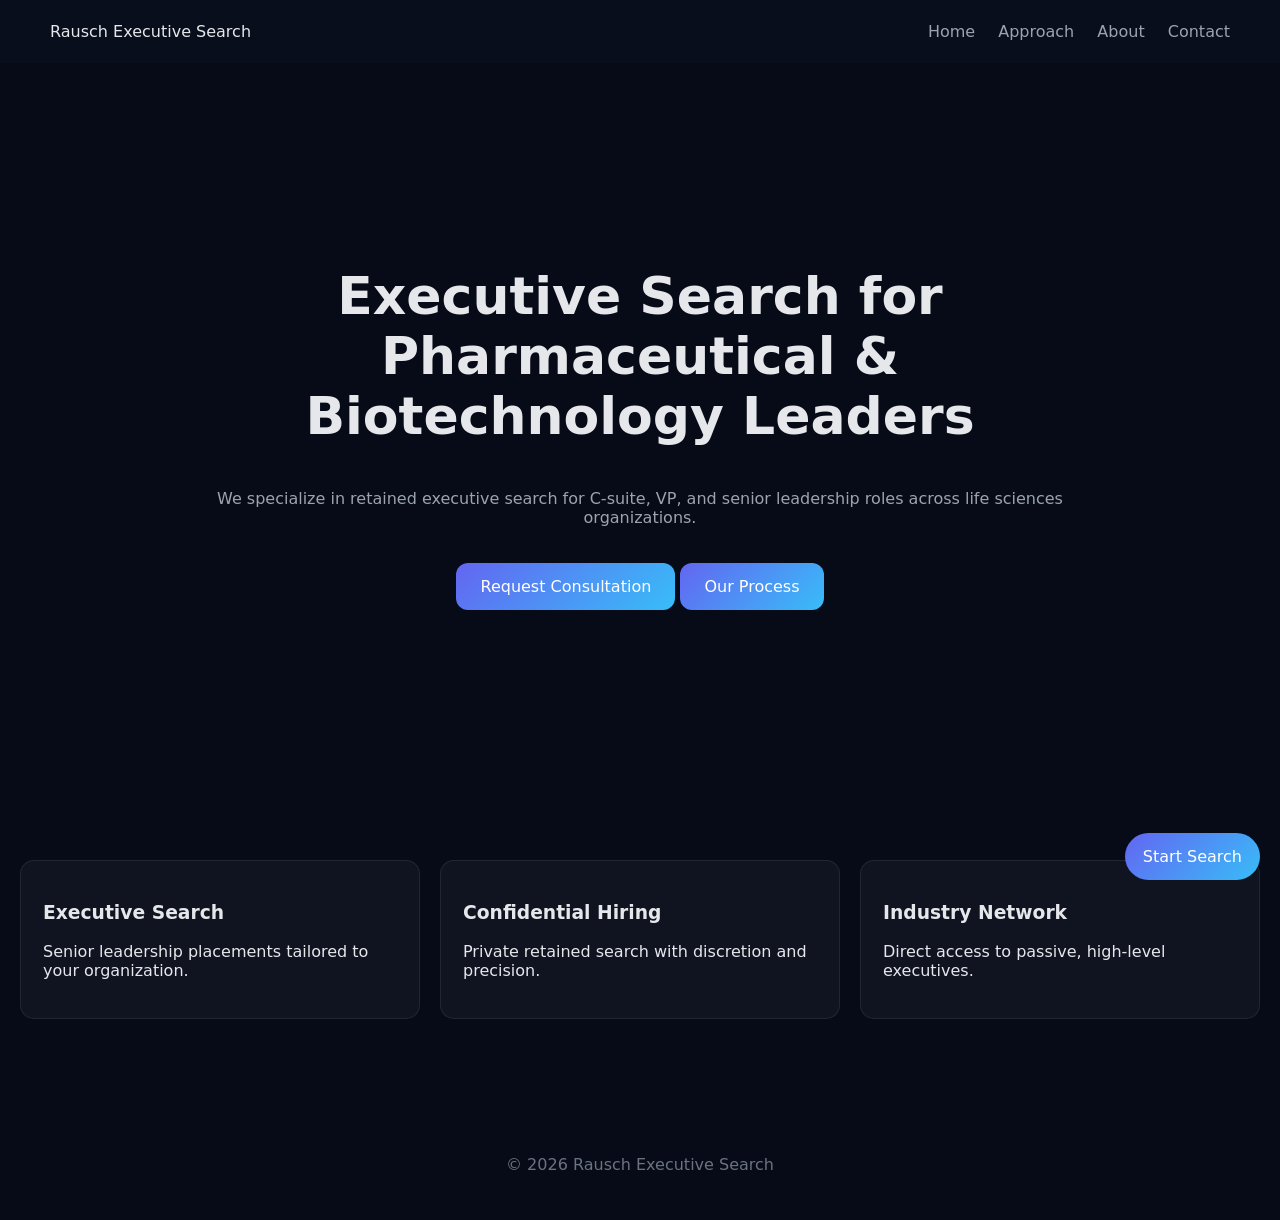
==== commit a592a992: "Refactor header and update content in index.html" ====
--- a/index.html
+++ b/index.html
@@ -9,63 +9,57 @@
 
 <body>
 
-<header>
-  <div class="nav">
-    <div class="logo">Rausch Executive Search</div>
-    <div class="links">
-      <a href="index.html">Home</a>
-      <a href="approach.html">Approach</a>
-      <a href="about.html">About</a>
-      <a href="contact.html">Contact</a>
-    </div>
+<header class="nav">
+  <div class="logo">Rausch Executive Search</div>
+
+  <div class="links">
+    <a href="index.html">Home</a>
+    <a href="approach.html">Approach</a>
+    <a href="about.html">About</a>
+    <a href="contact.html">Contact</a>
   </div>
 </header>
 
-<a class="floating" href="contact.html">Request Search</a>
+<a class="floating" href="contact.html">Start Search</a>
 
 <section class="hero">
   <div class="hero-inner">
-    <h1>Executive Search for Pharma & Biotech Leaders</h1>
-    <p>We place top-tier executive talent across life sciences organizations with precision and confidentiality.</p>
-    <a class="btn" href="contact.html">Start a Search</a>
+    <h1>Executive Search for Pharmaceutical & Biotechnology Leaders</h1>
+    <p>
+      We specialize in retained executive search for C-suite, VP, and senior leadership roles across life sciences organizations.
+    </p>
+
+    <div class="btn-row">
+      <a class="btn primary" href="contact.html">Request Consultation</a>
+      <a class="btn secondary" href="approach.html">Our Process</a>
+    </div>
   </div>
 </section>
 
 <section class="section">
-  <div class="container">
+  <div class="container grid">
 
-    <h2 class="center">What We Do</h2>
+    <div class="card">
+      <h3>Executive Search</h3>
+      <p>Senior leadership placements tailored to your organization.</p>
+    </div>
 
-    <div class="grid">
-      <div class="card">
-        <h3>Executive Hiring</h3>
-        <p>C-suite and VP-level leadership recruitment.</p>
-      </div>
+    <div class="card">
+      <h3>Confidential Hiring</h3>
+      <p>Private retained search with discretion and precision.</p>
+    </div>
 
-      <div class="card">
-        <h3>Confidential Search</h3>
-        <p>Private retained executive recruitment process.</p>
-      </div>
-
-      <div class="card">
-        <h3>Elite Network</h3>
-        <p>Access to passive global executive talent.</p>
-      </div>
+    <div class="card">
+      <h3>Industry Network</h3>
+      <p>Direct access to passive, high-level executives.</p>
     </div>
 
   </div>
-</section>
-
-<section class="cta">
-  <h2>Need Executive Talent?</h2>
-  <p>We help companies hire leaders that actually drive results.</p>
-  <a class="btn" href="contact.html">Request Consultation</a>
 </section>
 
 <footer>
   <p>© 2026 Rausch Executive Search</p>
 </footer>
 
-<script src="script.js"></script>
 </body>
 </html>
--- a/style.css
+++ b/style.css
@@ -1,65 +1,61 @@
-:root {
-  --bg: #050816;
-  --text: #e5e7eb;
-  --muted: #94a3b8;
-  --primary: #6366f1;
-  --accent: #38bdf8;
-  --border: rgba(255,255,255,0.08);
-}
-
-* {
+body {
   margin: 0;
-  padding: 0;
-  box-sizing: border-box;
-}
-
-body {
-  font-family: system-ui, Arial;
-  background: radial-gradient(circle at top, #0b1220, #050816);
-  color: var(--text);
+  font-family: system-ui;
+  background: #070b18;
+  color: #e5e7eb;
 }
 
 /* NAV */
-header {
-  position: sticky;
-  top: 0;
-  background: rgba(5,8,22,0.85);
-  backdrop-filter: blur(14px);
-  border-bottom: 1px solid var(--border);
-}
-
 .nav {
   display: flex;
   justify-content: space-between;
-  padding: 20px 0;
+  padding: 22px 50px;
+  background: rgba(10,15,30,0.8);
+  backdrop-filter: blur(10px);
 }
 
-.nav-links {
-  display: flex;
-  gap: 22px;
-}
-
-.nav-links a {
-  color: var(--muted);
+.links a {
+  margin-left: 18px;
+  color: #9ca3af;
   text-decoration: none;
 }
 
-.nav-links a:hover {
-  color: var(--accent);
+.links a:hover {
+  color: white;
 }
 
 /* HERO */
 .hero {
+  padding: 160px 20px;
   text-align: center;
-  padding: 140px 20px;
+}
+
+.hero-inner {
+  max-width: 850px;
+  margin: auto;
+}
+
+.hero h1 {
+  font-size: 52px;
+}
+
+.hero p {
+  color: #9ca3af;
+  margin-top: 10px;
+}
+
+/* SMALL HERO */
+.hero-small {
+  padding: 120px 20px 40px;
+  text-align: center;
 }
 
 /* BUTTON */
 .btn {
   display: inline-block;
   margin-top: 20px;
-  padding: 14px 26px;
-  background: linear-gradient(135deg, var(--primary), var(--accent));
+  padding: 14px 24px;
+  background: linear-gradient(135deg,#6366f1,#38bdf8);
   border-radius: 12px;
   color: white;
   text-decoration: none;
@@ -68,57 +64,63 @@
 /* GRID */
 .grid {
   display: grid;
-  grid-template-columns: repeat(3, 1fr);
+  grid-template-columns: repeat(3,1fr);
+  gap: 20px;
+}
+
+/* PROCESS */
+.process-grid {
+  display: grid;
+  grid-template-columns: repeat(2,1fr);
   gap: 20px;
 }
 
 /* CARD */
 .card {
-  background: rgba(255,255,255,0.03);
-  border: 1px solid var(--border);
+  background: rgba(255,255,255,0.04);
+  border: 1px solid rgba(255,255,255,0.08);
   padding: 22px;
   border-radius: 14px;
+}
+
+/* SECTION */
+.section {
+  padding: 90px 20px;
+}
+
+.center {
+  text-align: center;
 }
 
 /* CTA */
 .cta {
   text-align: center;
-  padding: 90px 20px;
+  padding: 120px 20px;
   background: rgba(255,255,255,0.02);
 }
 
 /* FLOATING BUTTON */
-.floating-btn {
+.floating {
   position: fixed;
   bottom: 20px;
   right: 20px;
-  background: linear-gradient(135deg, var(--primary), var(--accent));
+  background: linear-gradient(135deg,#6366f1,#38bdf8);
   padding: 14px 18px;
   border-radius: 999px;
   color: white;
   text-decoration: none;
-  z-index: 9999;
-}
-
-/* ANIMATION */
-.reveal {
-  opacity: 0;
-  transform: translateY(20px);
-  transition: 0.6s ease;
-}
-
-.reveal.show {
-  opacity: 1;
-  transform: translateY(0);
 }
 
 /* FOOTER */
 footer {
   text-align: center;
   padding: 30px;
-  color: var(--muted);
+  color: #6b7280;
 }
 
+/* MOBILE */
 @media(max-width:768px){
   .grid { grid-template-columns: 1fr; }
+  .process-grid { grid-template-columns: 1fr; }
+  .hero h1 { font-size: 36px; }
 }
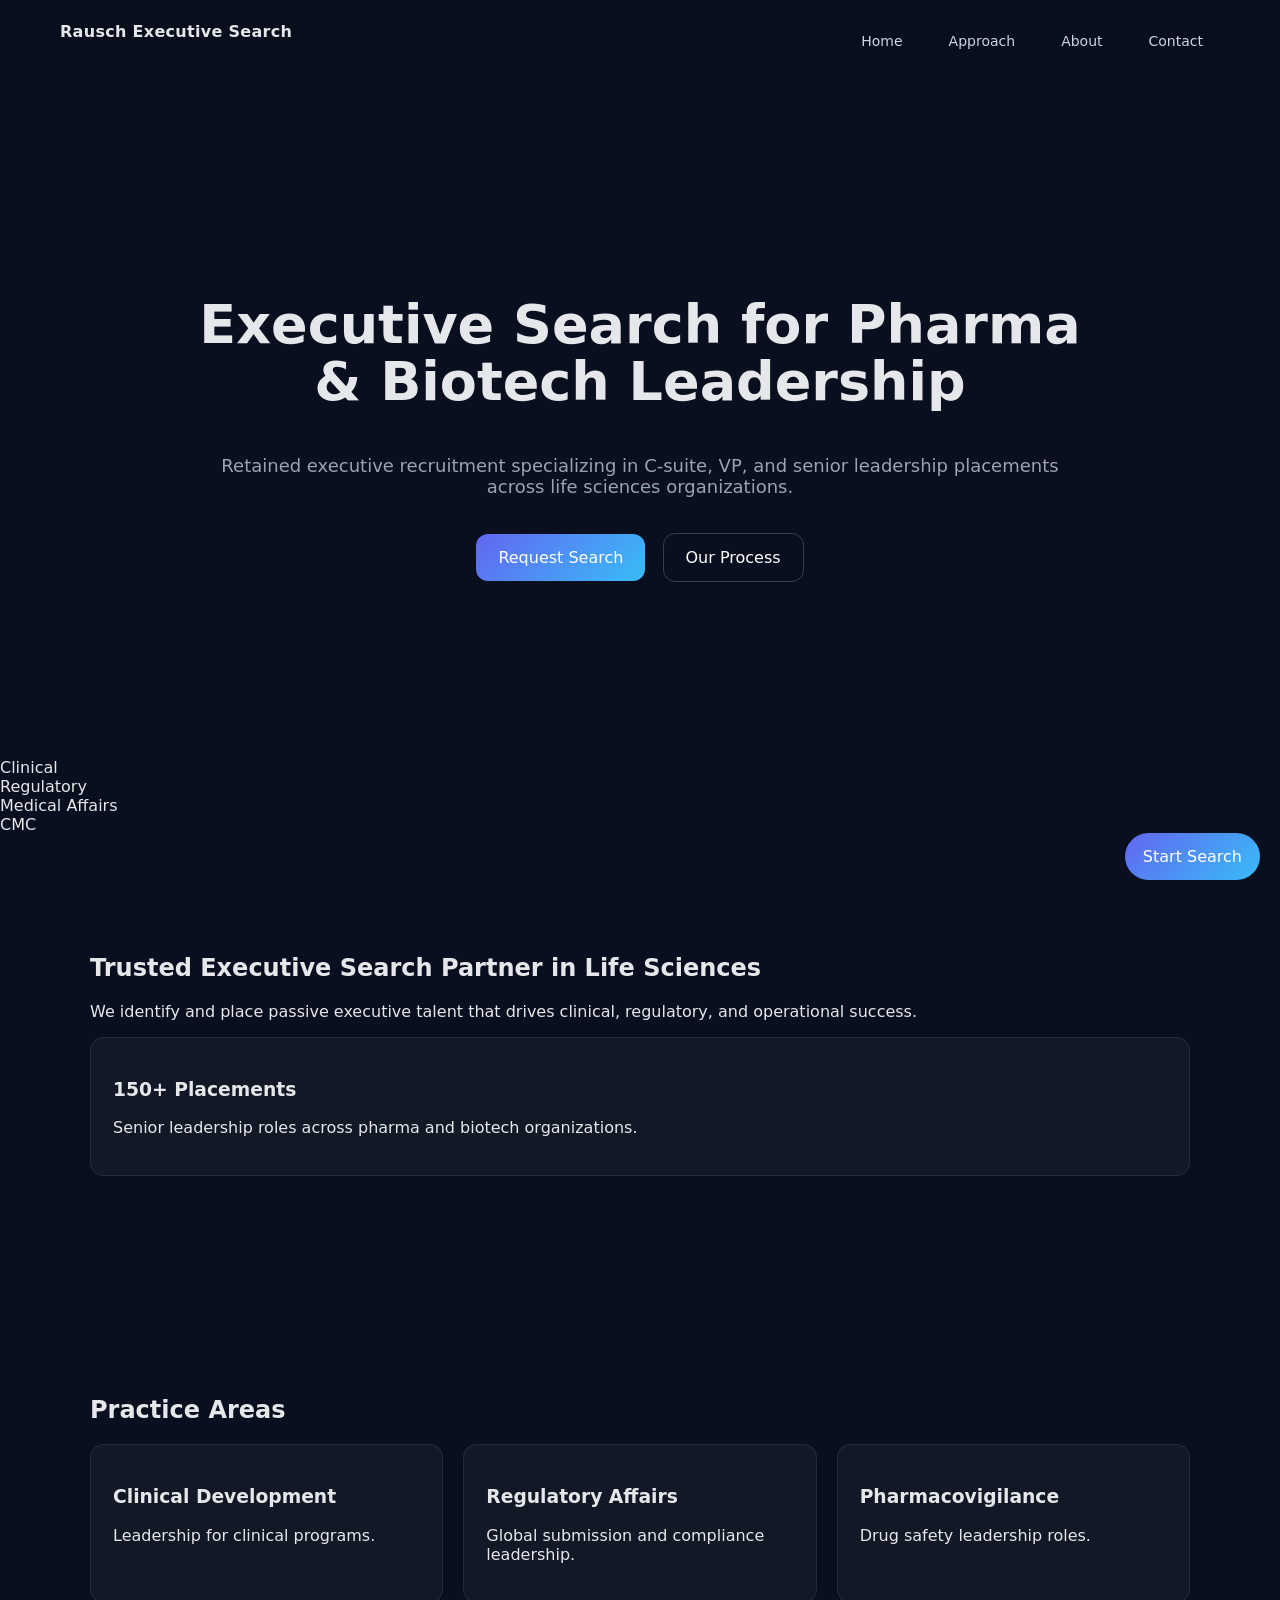
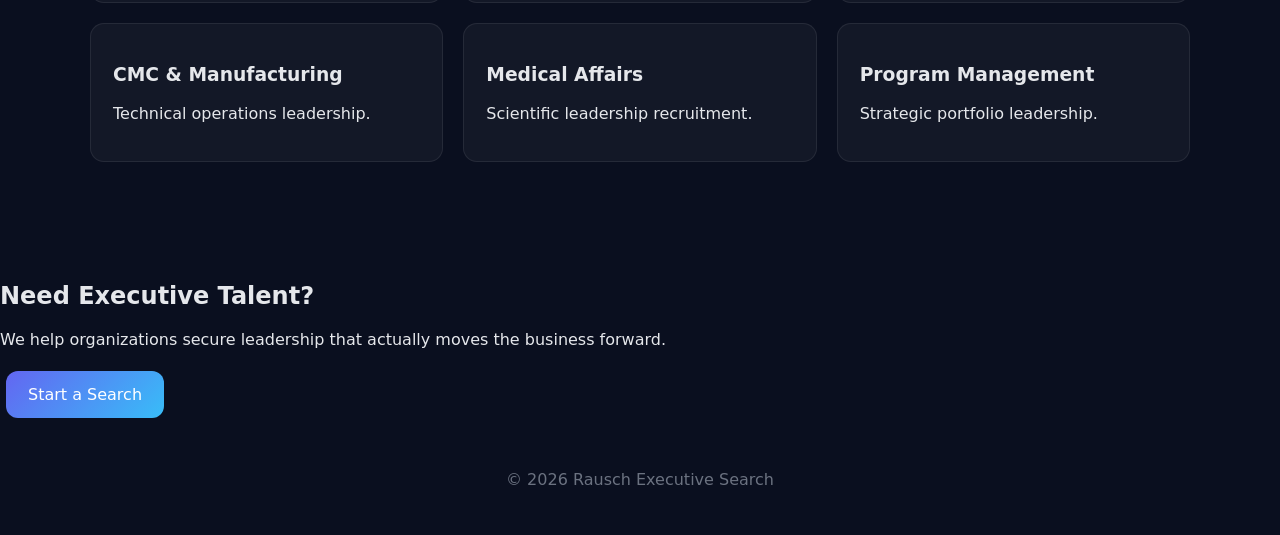
==== commit c60ab24d: "Revise content for clarity and focus on leadership" ====
--- a/index.html
+++ b/index.html
@@ -24,37 +24,62 @@
 
 <section class="hero">
   <div class="hero-inner">
-    <h1>Executive Search for Pharmaceutical & Biotechnology Leaders</h1>
+    <h1>Executive Search for Pharma & Biotech Leadership</h1>
     <p>
-      We specialize in retained executive search for C-suite, VP, and senior leadership roles across life sciences organizations.
+      Retained executive recruitment specializing in C-suite, VP, and senior leadership placements across life sciences organizations.
     </p>
 
     <div class="btn-row">
-      <a class="btn primary" href="contact.html">Request Consultation</a>
+      <a class="btn primary" href="contact.html">Request Search</a>
       <a class="btn secondary" href="approach.html">Our Process</a>
     </div>
   </div>
 </section>
 
-<section class="section">
-  <div class="container grid">
+<section class="strip">
+  <div>Clinical</div>
+  <div>Regulatory</div>
+  <div>Medical Affairs</div>
+  <div>CMC</div>
+</section>
 
-    <div class="card">
-      <h3>Executive Search</h3>
-      <p>Senior leadership placements tailored to your organization.</p>
+<section class="section dark">
+  <div class="container split">
+
+    <div>
+      <h2>Trusted Executive Search Partner in Life Sciences</h2>
+      <p>
+        We identify and place passive executive talent that drives clinical, regulatory, and operational success.
+      </p>
     </div>
 
     <div class="card">
-      <h3>Confidential Hiring</h3>
-      <p>Private retained search with discretion and precision.</p>
-    </div>
-
-    <div class="card">
-      <h3>Industry Network</h3>
-      <p>Direct access to passive, high-level executives.</p>
+      <h3>150+ Placements</h3>
+      <p>Senior leadership roles across pharma and biotech organizations.</p>
     </div>
 
   </div>
+</section>
+
+<section class="section">
+  <div class="container">
+    <h2 class="center">Practice Areas</h2>
+
+    <div class="grid">
+      <div class="card"><h3>Clinical Development</h3><p>Leadership for clinical programs.</p></div>
+      <div class="card"><h3>Regulatory Affairs</h3><p>Global submission and compliance leadership.</p></div>
+      <div class="card"><h3>Pharmacovigilance</h3><p>Drug safety leadership roles.</p></div>
+      <div class="card"><h3>CMC & Manufacturing</h3><p>Technical operations leadership.</p></div>
+      <div class="card"><h3>Medical Affairs</h3><p>Scientific leadership recruitment.</p></div>
+      <div class="card"><h3>Program Management</h3><p>Strategic portfolio leadership.</p></div>
+    </div>
+  </div>
+</section>
+
+<section class="cta">
+  <h2>Need Executive Talent?</h2>
+  <p>We help organizations secure leadership that actually moves the business forward.</p>
+  <a class="btn primary" href="contact.html">Start a Search</a>
 </section>
 
 <footer>
--- a/style.css
+++ b/style.css
@@ -1,7 +1,7 @@
 body {
   margin: 0;
   font-family: system-ui;
-  background: #070b18;
+  background: #0a0f1f;
   color: #e5e7eb;
 }
 
@@ -9,56 +9,98 @@
 .nav {
   display: flex;
   justify-content: space-between;
-  padding: 22px 50px;
-  background: rgba(10,15,30,0.8);
+  padding: 22px 60px;
+  background: rgba(10,15,30,0.85);
   backdrop-filter: blur(10px);
 }
 
+.logo {
+  font-weight: 600;
+  letter-spacing: 0.3px;
+}
+
+.links {
+  display: flex;
+  gap: 12px;
+}
+
 .links a {
-  margin-left: 18px;
-  color: #9ca3af;
+  padding: 10px 16px;
+  border-radius: 999px;
   text-decoration: none;
+  color: #cbd5e1;
+  font-size: 14px;
+  border: 1px solid transparent;
 }
 
 .links a:hover {
+  border: 1px solid rgba(255,255,255,0.2);
   color: white;
 }
 
 /* HERO */
 .hero {
-  padding: 160px 20px;
+  padding: 170px 20px;
   text-align: center;
 }
 
 .hero-inner {
-  max-width: 850px;
+  max-width: 900px;
   margin: auto;
 }
 
 .hero h1 {
-  font-size: 52px;
+  font-size: 54px;
+  line-height: 1.05;
 }
 
 .hero p {
   color: #9ca3af;
-  margin-top: 10px;
+  margin-top: 14px;
+  font-size: 18px;
 }
 
-/* SMALL HERO */
-.hero-small {
-  padding: 120px 20px 40px;
+/* PAGE HERO */
+.page-hero {
+  padding: 120px 20px 60px;
   text-align: center;
 }
 
-/* BUTTON */
+.page-hero h1 {
+  font-size: 42px;
+}
+
+/* BUTTONS */
+.btn-row {
+  margin-top: 30px;
+}
+
 .btn {
+  padding: 14px 22px;
+  border-radius: 12px;
+  text-decoration: none;
   display: inline-block;
-  margin-top: 20px;
-  padding: 14px 24px;
+  margin: 6px;
+}
+
+.primary {
   background: linear-gradient(135deg,#6366f1,#38bdf8);
-  border-radius: 12px;
   color: white;
-  text-decoration: none;
+}
+
+.secondary {
+  border: 1px solid #334155;
+  color: white;
+}
+
+/* SECTION */
+.section {
+  padding: 100px 20px;
+}
+
+.container {
+  max-width: 1100px;
+  margin: auto;
 }
 
 /* GRID */
@@ -68,8 +110,8 @@
   gap: 20px;
 }
 
-/* PROCESS */
-.process-grid {
+/* STEPS */
+.steps {
   display: grid;
   grid-template-columns: repeat(2,1fr);
   gap: 20px;
@@ -83,23 +125,7 @@
   border-radius: 14px;
 }
 
-/* SECTION */
-.section {
-  padding: 90px 20px;
-}
-
-.center {
-  text-align: center;
-}
-
-/* CTA */
-.cta {
-  text-align: center;
-  padding: 120px 20px;
-  background: rgba(255,255,255,0.02);
-}
-
-/* FLOATING BUTTON */
+/* FLOATING */
 .floating {
   position: fixed;
   bottom: 20px;
@@ -118,9 +144,8 @@
   color: #6b7280;
 }
 
-/* MOBILE */
 @media(max-width:768px){
   .grid { grid-template-columns: 1fr; }
-  .process-grid { grid-template-columns: 1fr; }
+  .steps { grid-template-columns: 1fr; }
   .hero h1 { font-size: 36px; }
 }
